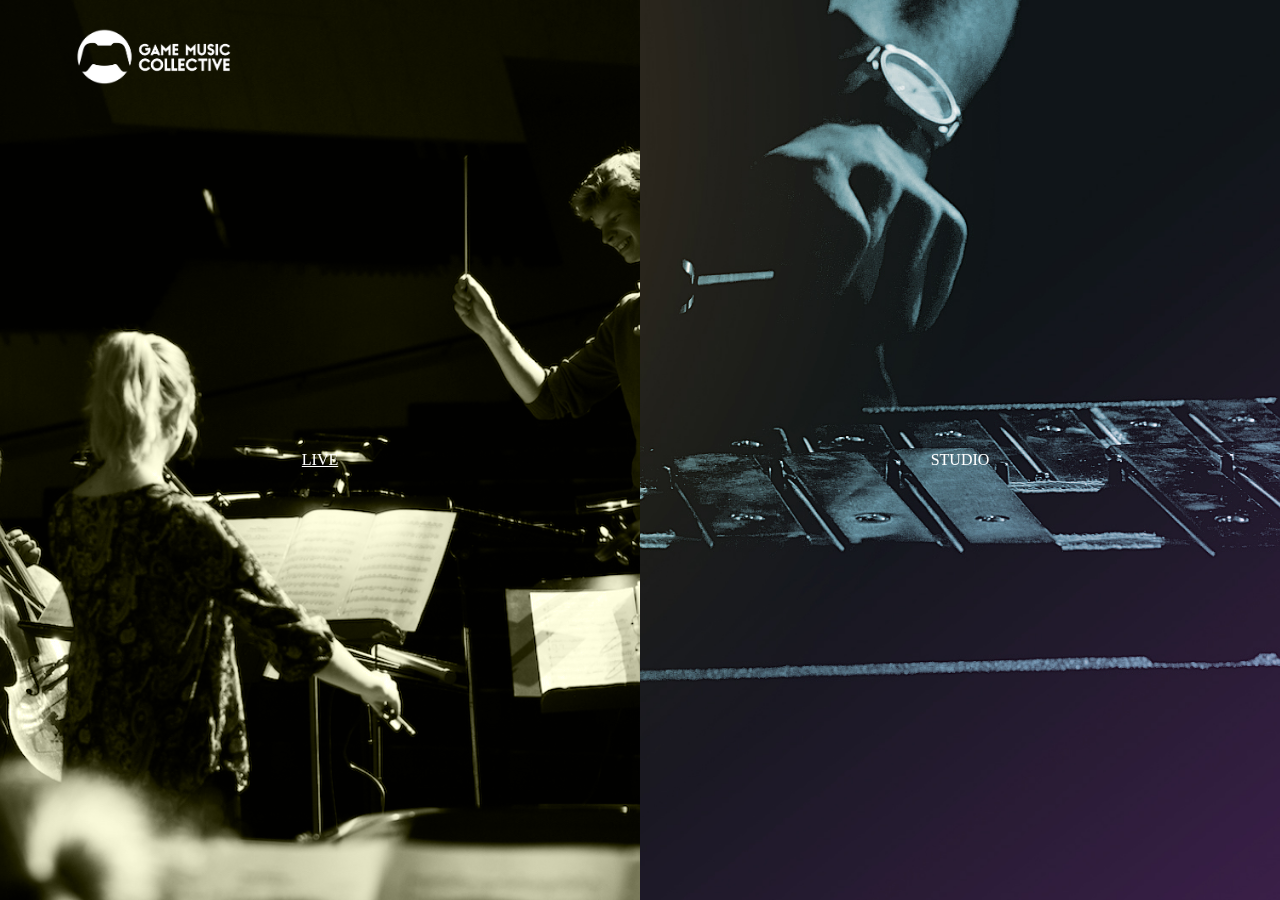
==== index.html @ 43dc8f51 "Added link from index tostudio page" ====
<!DOCTYPE html>
<html lang="en">
<head>
    <meta charset="UTF-8">
    <meta name="viewport" content="width=device-width, initial-scale=1.0">
    <link rel="stylesheet" href="https://cdn.jsdelivr.net/npm/bootstrap@5.0.0-beta1/dist/css/bootstrap.min.css" rel="stylesheet" integrity="sha384-giJF6kkoqNQ00vy+HMDP7azOuL0xtbfIcaT9wjKHr8RbDVddVHyTfAAsrekwKmP1" crossorigin="anonymous">
    <link rel="stylesheet" href="styles.css">
    <script src="https://ajax.googleapis.com/ajax/libs/jquery/3.5.1/jquery.min.js"></script>
    <script src="scripts.js"></script>
    <title>Welcome</title>
</head>
<body>
    <div class="wrapper">
        <div class="navbar">
            
            <a class="to_front_page" href="index.html"><img src="img/small_logo.png" style="width: 160px"></a>
            <div id="hidden_div" onmouseover="showElement()" onmouseleave="hideElement()">
                <a class="hidden" href="#">ABOUT US</a> 
                <a class="hidden" href="#">GMC TIMES</a> 
                <a class="hidden" href="#">CONTACT</a>
            </div>
        <!---   <a id="menu_btn" class="active" href="#" onmouseover="showElement()" onmouseleave="hideElement()">MENU</a>  -->
        </div>
    </div>

    <a href="#"><div class="split left">
        <div class="centered"><p class="display-5" style="color:white;">LIVE</p></div>
    </div></a>
    <a href="studio.html"><div class="split right">
        <div class="centered"><p class="display-5" style="color:white;">STUDIO</p></div>
    </div></a>
</body>
</html>
---- styles.css ----
.wrapper {
  width: 100%;
  position: relative;
  z-index: 9999;
  height: 10px;
}

.navbar {
width: 100%;
overflow: auto;
}

.navbar a {
float: left;
padding: 20px;
color: white;
text-decoration: none;
font-size: 17px;
width: 20%; /* Four links of equal widths */
text-align: center;
}

.navbar a:hover {
background: rgb(0, 0, 0);
background: rgba(100, 100, 100, 0.25);
}

a.to_front_page:hover {
  background: none;
}

/* the menu items, that are usually hidden */
#hidden_div {
  width: 60%;
  display:none;
  
}

#hidden_div a {
  width: 30%; /* Four links of equal widths */
  text-align: center;
}

/* control styling if window is small */
@media screen and (max-width: 750px) {
  
  #hidden_div {
    display:block;
    width:100%;
  }

    .disabled {
      position: fixed;
      left: 70%;
      bottom: 0px;
    }

    #menu_btn {
      display: none;
    }
}



.split {
    height: 100%;
    width: 50%;
    position: fixed;
    z-index: 1;
    top: 0;
    overflow-x: hidden;
    padding-top: 20px;
  }
  
  /* left side ("studio")*/
  .left {
    left: 0;
    background-image: url("img/orchestra.jpg");
    display: block;
    background-position: center;
    background-repeat: no-repeat;
    background-size: cover;
    background-color: rgb(185, 185, 153);
  }
  
  /* right side ("live") */
  .right {
    right: 0;
    background-image: url("img/percussion.jpg");
    display: block;
    background-position: center;
    background-repeat: no-repeat;
    background-size: cover;
    background-color: rgb(119, 159, 182);
  }

.centered {
    position: absolute;
    top: 50%;
    left: 50%;
    transform: translate(-50%, -50%);
    text-align: center;
  }

  .right:hover, .left:hover {
    background-blend-mode: luminosity;
   }
 
 a:hover p{
    color: white;
    text-decoration: underline;
 }
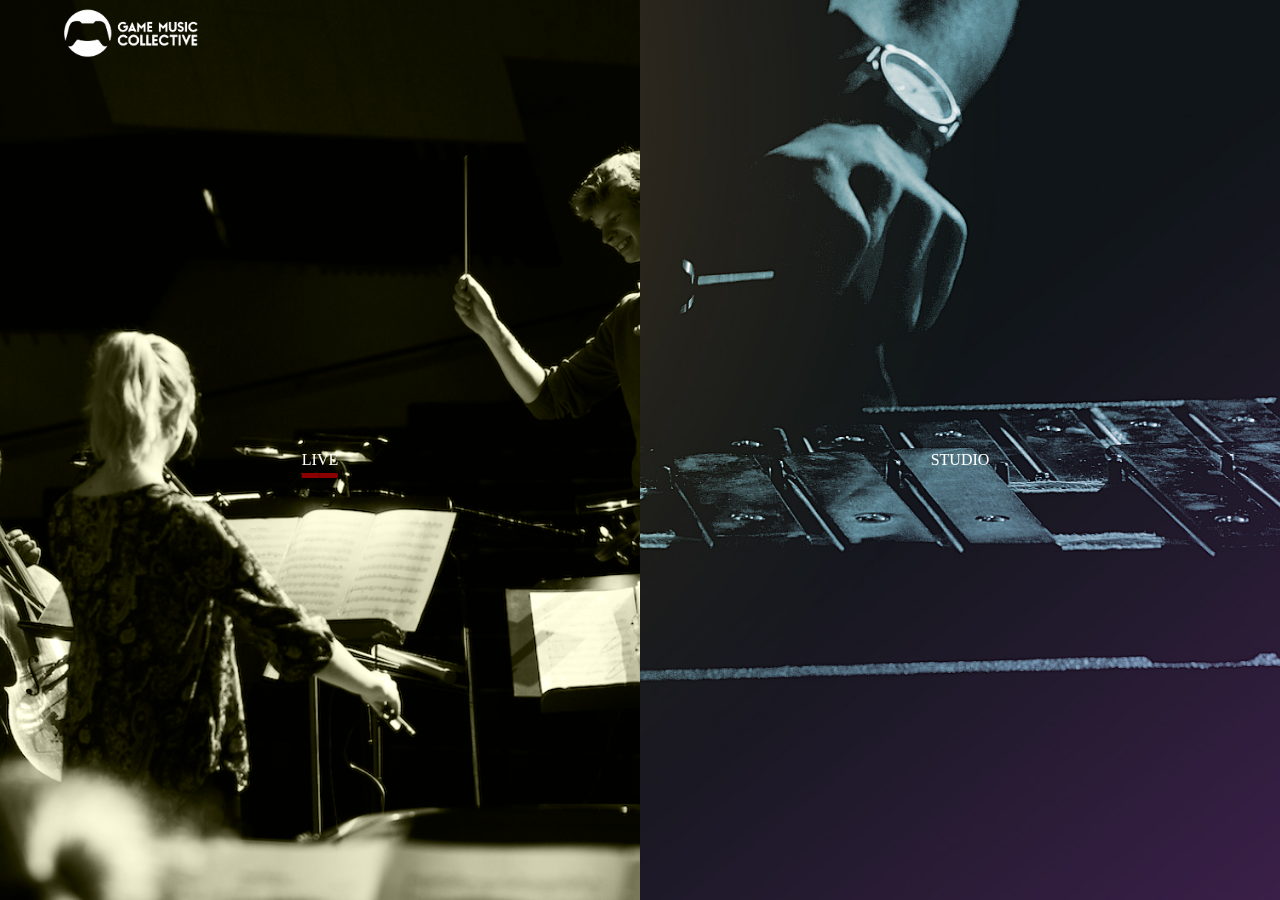
==== commit 9f616833: "Added functions for animated underlines of links, fade-in/fade-out of carousel arrows, changing bg c" ====
--- a/index.html
+++ b/index.html
@@ -5,6 +5,7 @@
     <meta name="viewport" content="width=device-width, initial-scale=1.0">
     <link rel="stylesheet" href="https://cdn.jsdelivr.net/npm/bootstrap@5.0.0-beta1/dist/css/bootstrap.min.css" rel="stylesheet" integrity="sha384-giJF6kkoqNQ00vy+HMDP7azOuL0xtbfIcaT9wjKHr8RbDVddVHyTfAAsrekwKmP1" crossorigin="anonymous">
     <link rel="stylesheet" href="styles.css">
+    <link rel="stylesheet" href="scss/styles_links.css">
     <script src="https://ajax.googleapis.com/ajax/libs/jquery/3.5.1/jquery.min.js"></script>
     <script src="scripts.js"></script>
     <title>Welcome</title>
@@ -13,7 +14,7 @@
     <div class="wrapper">
         <div class="navbar">
             
-            <a class="to_front_page" href="index.html"><img src="img/small_logo.png" style="width: 160px"></a>
+            <a class="to_front_page" href="index.html"><img src="img/small_logo.png" style="width: 140px"></a>
             <div id="hidden_div" onmouseover="showElement()" onmouseleave="hideElement()">
                 <a class="hidden" href="#">ABOUT US</a> 
                 <a class="hidden" href="#">GMC TIMES</a> 
@@ -23,11 +24,13 @@
         </div>
     </div>
 
-    <a href="#"><div class="split left">
-        <div class="centered"><p class="display-5" style="color:white;">LIVE</p></div>
+    <a href="#"><div class="split left  underline_box">
+        <div class="centered"><p class="display-5" style="color:white;">
+            <span class="hover hover-3">LIVE</span></p></div>
     </div></a>
-    <a href="studio.html"><div class="split right">
-        <div class="centered"><p class="display-5" style="color:white;">STUDIO</p></div>
+    <a href="studio.html"><div class="split right  underline_box">
+        <div class="centered"><p class="display-5" style="color:white;">
+            <span class="hover hover-3">STUDIO</span></p></div>
     </div></a>
 </body>
 </html>
--- a/styles.css
+++ b/styles.css
@@ -13,11 +13,12 @@
 
 .navbar a {
 float: left;
-padding: 20px;
+/* padding: 20px; */
 color: white;
 text-decoration: none;
 font-size: 17px;
-width: 20%; /* Four links of equal widths */
+/* width: 20%; Four links of equal widths if the menu was actually shown, but to place the logo:*/
+width: 19.5%;
 text-align: center;
 }
 
@@ -109,7 +110,4 @@
  
  a:hover p{
     color: white;
-    text-decoration: underline;
  }
-
- 
--- a/scss/styles_links.css
+++ b/scss/styles_links.css
@@ -0,0 +1,61 @@
+/** By developer Matthew Scott. */
+/** Found on: https://speckyboy.com/underline-text-effects-css/ **/
+/** Hover-related CSS **/
+.hover {
+  -webkit-transition: all 0.2s ease-in-out;
+  transition: all 0.2s ease-in-out;
+  position: relative;
+}
+
+.hover:before, .hover:after {
+  content: "";
+  position: absolute;
+  bottom: -10px;
+  width: 0px;
+  height: 5px;
+  margin: 5px 0 0;
+  -webkit-transition: all 0.2s ease-in-out;
+  transition: all 0.2s ease-in-out;
+  -webkit-transition-duration: 0.75s;
+          transition-duration: 0.75s;
+  opacity: 0;
+  background-color: #8a0000;
+}
+
+.hover.hover-1:before, .hover.hover-1:after {
+  left: 0;
+}
+
+.hover.hover-2:before, .hover.hover-2:after {
+  right: 0;
+}
+
+.hover.hover-3:before {
+  left: 50%;
+}
+
+.hover.hover-3:after {
+  right: 50%;
+}
+
+.hover.hover-4:before {
+  left: 0;
+}
+
+.hover.hover-4:after {
+  right: 0;
+}
+
+.underline_box:hover {
+  cursor: pointer;
+}
+
+.underline_box:hover .hover:before, .underline_box:hover .hover:after {
+  width: 100%;
+  opacity: 1;
+}
+
+.underline_box:hover .hover.hover-3:before, .underline_box:hover .hover.hover-3:after, .underline_box:hover .hover.hover-4:before, .underline_box:hover .hover.hover-4:after {
+  width: 50%;
+}
+/*# sourceMappingURL=styles_links.css.map */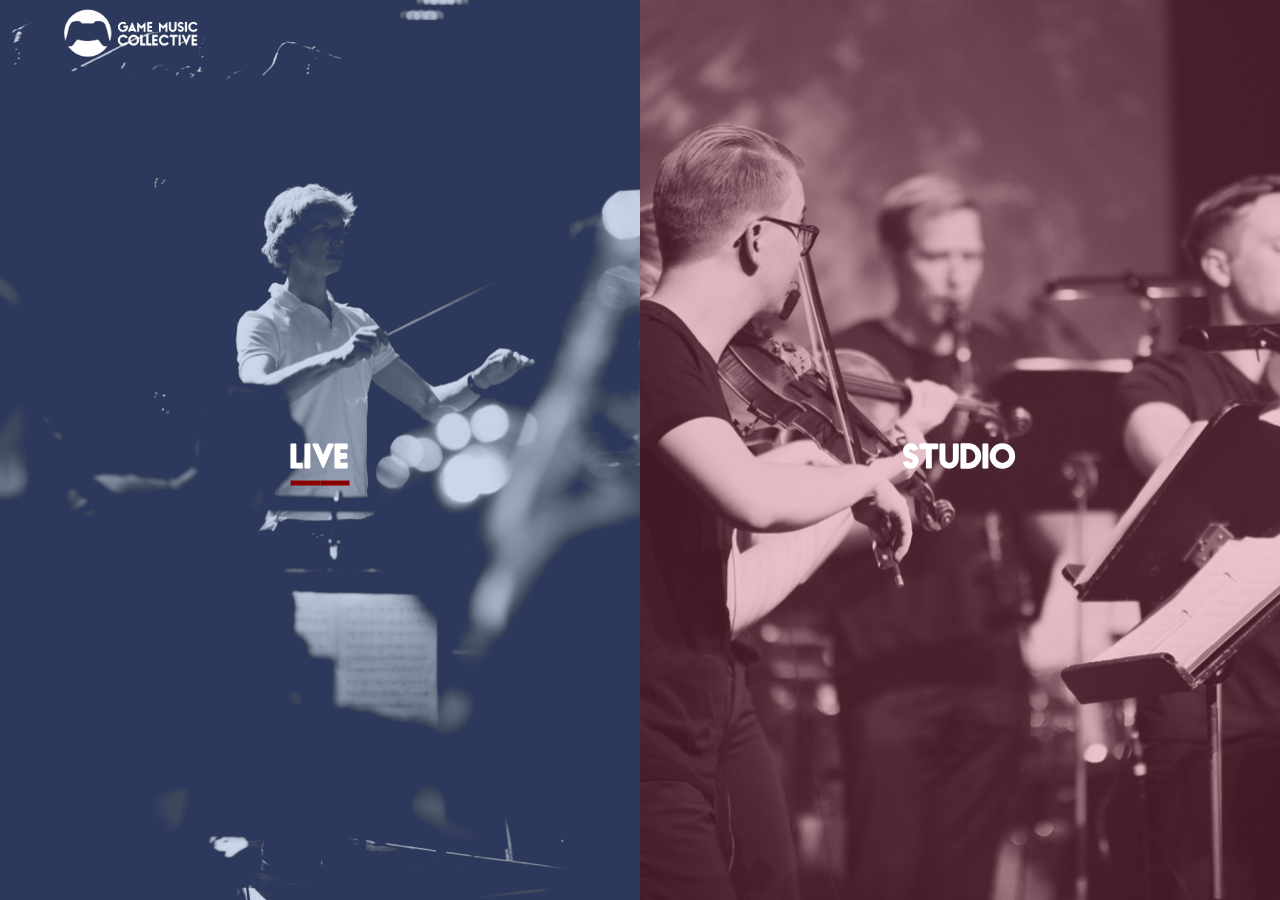
==== commit 53452b04: "Added AnaheimGothic font" ====
--- a/index.html
+++ b/index.html
@@ -25,12 +25,12 @@
     </div>
 
     <a href="#"><div class="split left  underline_box">
-        <div class="centered"><p class="display-5" style="color:white;">
-            <span class="hover hover-3">LIVE</span></p></div>
+        <div class="centered"><h1>
+            <span class="hover hover-3">LIVE</span></h1></div>
     </div></a>
     <a href="studio.html"><div class="split right  underline_box">
-        <div class="centered"><p class="display-5" style="color:white;">
-            <span class="hover hover-3">STUDIO</span></p></div>
+        <div class="centered"><h1>
+            <span class="hover hover-3">STUDIO</span></h1></div>
     </div></a>
 </body>
 </html>
--- a/styles.css
+++ b/styles.css
@@ -1,3 +1,13 @@
+@font-face {
+  font-family: AnaheimGothic;
+  src: url(AnaheimGothic.otf);
+}
+
+html p, h1 {
+  font-family: AnaheimGothic;
+  color: white;
+}
+
 
 .wrapper {
   width: 100%;
@@ -62,8 +72,6 @@
     }
 }
 
-
-
 .split {
     height: 100%;
     width: 50%;
@@ -77,23 +85,23 @@
   /* left side ("studio")*/
   .left {
     left: 0;
-    background-image: url("img/orchestra.jpg");
+    background-image: url("img/Etusivu\ studio.001.jpeg");
     display: block;
     background-position: center;
     background-repeat: no-repeat;
     background-size: cover;
-    background-color: rgb(185, 185, 153);
+    background-color: rgb(44, 57, 92);
   }
   
   /* right side ("live") */
   .right {
     right: 0;
-    background-image: url("img/percussion.jpg");
+    background-image: url("img/Etusivu\ live.001.jpeg");
     display: block;
     background-position: center;
     background-repeat: no-repeat;
     background-size: cover;
-    background-color: rgb(119, 159, 182);
+    background-color: rgb(143, 76, 76);
   }
 
 .centered {
@@ -105,7 +113,7 @@
   }
 
   .right:hover, .left:hover {
-    background-blend-mode: luminosity;
+    background-blend-mode: lighten;
    }
  
  a:hover p{
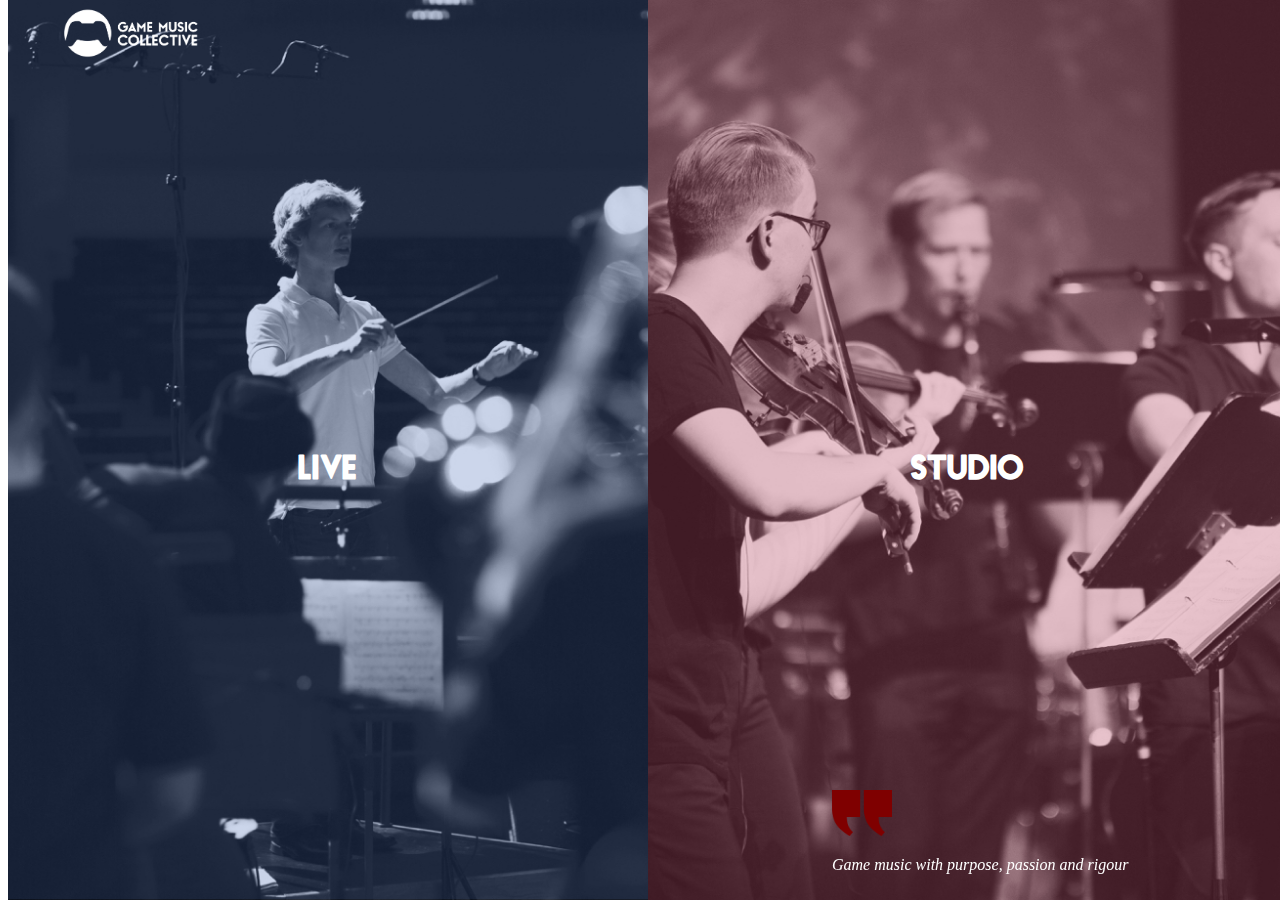
==== commit 0effa83f: "Made changes to small screen layout" ====
--- a/index.html
+++ b/index.html
@@ -15,7 +15,7 @@
         <div class="navbar">
             
             <a class="to_front_page" href="index.html"><img src="img/small_logo.png" style="width: 140px"></a>
-            <div id="hidden_div" onmouseover="showElement()" onmouseleave="hideElement()">
+            <div id="hidden_div">
                 <a class="hidden" href="#">ABOUT US</a> 
                 <a class="hidden" href="#">GMC TIMES</a> 
                 <a class="hidden" href="#">CONTACT</a>
@@ -23,14 +23,26 @@
         <!---   <a id="menu_btn" class="active" href="#" onmouseover="showElement()" onmouseleave="hideElement()">MENU</a>  -->
         </div>
     </div>
-
-    <a href="#"><div class="split left  underline_box">
-        <div class="centered"><h1>
-            <span class="hover hover-3">LIVE</span></h1></div>
-    </div></a>
-    <a href="studio.html"><div class="split right  underline_box">
-        <div class="centered"><h1>
-            <span class="hover hover-3">STUDIO</span></h1></div>
-    </div></a>
+    <div class="float_container">
+        <a href="#"><div class="split underline_box">
+            <div class="left zoom-in">
+                <div class="center_live"><h1>
+                    <span class="hover hover-3">LIVE</span></h1></div>
+            </div>
+        </div></a>
+        <a href="studio.html"><div class="split underline_box">
+            <div class="right zoom-in">
+                <div class="center_studio"><h1>
+                    <span class="hover hover-3">STUDIO</span></h1>
+                </div>
+            </div>
+        </div></a>
+    </div>
+    <div class="quote">
+        <img src="img/clipart626013.png" alt="Quotation marks" width="60px">
+        <p style="color: white;
+        font-family: Verdana;
+        font-style: italic;">Game music with purpose, passion and rigour</p>
+    </div>
 </body>
 </html>
--- a/styles.css
+++ b/styles.css
@@ -53,55 +53,49 @@
   text-align: center;
 }
 
-/* control styling if window is small */
-@media screen and (max-width: 750px) {
-  
-  #hidden_div {
-    display:block;
-    width:100%;
-  }
-
-    .disabled {
-      position: fixed;
-      left: 70%;
-      bottom: 0px;
-    }
-
-    #menu_btn {
-      display: none;
-    }
+.float_container {
+  top:0;
+  position: absolute;
+  display: flex;
+  min-height: 400px;
+  height: 100vh;
+  width: 100vw;
+  overflow: hidden;
 }
 
 .split {
-    height: 100%;
-    width: 50%;
-    position: fixed;
-    z-index: 1;
-    top: 0;
-    overflow-x: hidden;
-    padding-top: 20px;
+    height: 100vh;
+    width: 50vw;
+    overflow: hidden;
   }
   
   /* left side ("studio")*/
   .left {
-    left: 0;
+    float: left;
     background-image: url("img/Etusivu\ studio.001.jpeg");
-    display: block;
     background-position: center;
     background-repeat: no-repeat;
     background-size: cover;
     background-color: rgb(44, 57, 92);
+    width: 100%;
+    height: 100%;
+    transition: all 1s;
+    /* transition: background-size 1s ease-in-out; */
   }
   
   /* right side ("live") */
   .right {
+    float: right;
     right: 0;
     background-image: url("img/Etusivu\ live.001.jpeg");
-    display: block;
     background-position: center;
     background-repeat: no-repeat;
     background-size: cover;
     background-color: rgb(143, 76, 76);
+    width: 100%;
+    height: 100%;
+    transition: all 1s;
+    /* transition: background-size 1s ease-in-out; */
   }
 
 .centered {
@@ -114,8 +108,36 @@
 
   .right:hover, .left:hover {
     background-blend-mode: lighten;
+    transform: scale(1.2);
+    /* background-size: 120%; */
    }
- 
+
  a:hover p{
     color: white;
  }
+
+ .center_live {
+  position: relative;
+  top: 50%;
+  left: 50%;
+  transform: translate(-50%, -50%);
+  width: 100px;
+  text-align: center;
+}
+
+.center_studio {
+  position: relative;
+  top: 50%;
+  left: 50%;
+  transform: translate(-50%, -50%);
+  width: 200px;
+  text-align: center;
+}
+
+.quote {
+  position: fixed;
+  width: 80%;
+  bottom: 10px;
+  right: 10px;
+  left: 65vw;
+}
--- a/scss/styles_links.css
+++ b/scss/styles_links.css
@@ -16,8 +16,8 @@
   margin: 5px 0 0;
   -webkit-transition: all 0.2s ease-in-out;
   transition: all 0.2s ease-in-out;
-  -webkit-transition-duration: 0.75s;
-          transition-duration: 0.75s;
+  -webkit-transition-duration: 0.55s;
+          transition-duration: 0.55s;
   opacity: 0;
   background-color: #8a0000;
 }
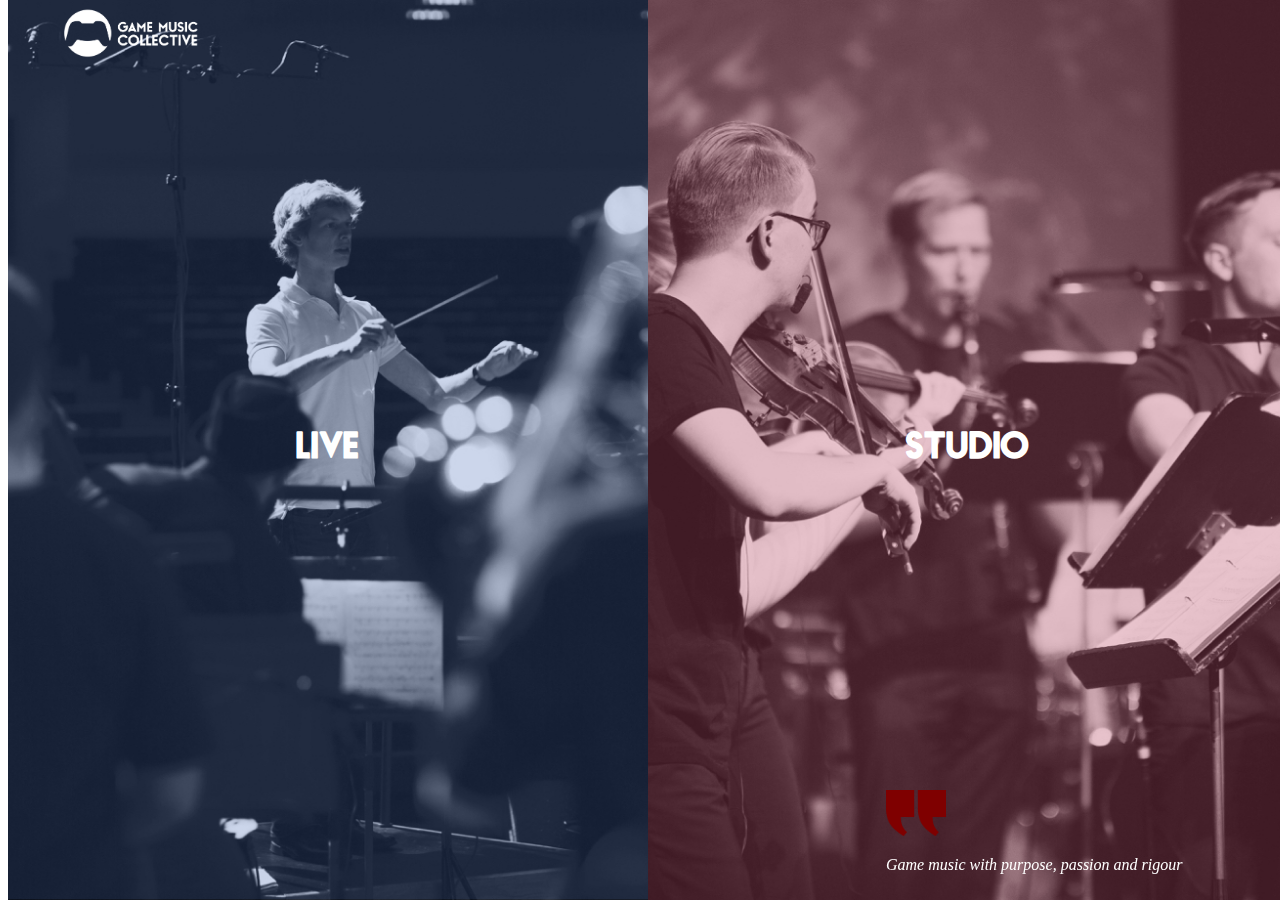
==== commit 203af888: "Fixed h1 size problem" ====
--- a/index.html
+++ b/index.html
@@ -24,25 +24,24 @@
         </div>
     </div>
     <div class="float_container">
-        <a href="#"><div class="split underline_box">
-            <div class="left zoom-in">
-                <div class="center_live"><h1>
-                    <span class="hover hover-3">LIVE</span></h1></div>
+        <a href="#"><div id="container_live_side" class="split underline_box">
+            <div class="left"></div>
+            <div class="center_on_left_side" style="width: 200px;"><h1>
+                <span class="hover hover-3">LIVE</span></h1></div>
+        </div></a>
+        <a href="studio.html"><div id="container_studio_side" class="split underline_box">
+            <div class="right"></div>
+            <div class="center_on_right_side" style="width: 200px;"><h1>
+                <span class="hover hover-3">STUDIO</span></h1>
             </div>
-        </div></a>
-        <a href="studio.html"><div class="split underline_box">
-            <div class="right zoom-in">
-                <div class="center_studio"><h1>
-                    <span class="hover hover-3">STUDIO</span></h1>
-                </div>
+            <div class="quote">
+                <img src="img/clipart626013.png" alt="Quotation marks" width="60px">
+                <p style="color: white;
+                font-family: Verdana;
+                font-style: italic;">Game music with purpose, passion and rigour</p>
             </div>
         </div></a>
     </div>
-    <div class="quote">
-        <img src="img/clipart626013.png" alt="Quotation marks" width="60px">
-        <p style="color: white;
-        font-family: Verdana;
-        font-style: italic;">Game music with purpose, passion and rigour</p>
-    </div>
+    
 </body>
 </html>
--- a/styles.css
+++ b/styles.css
@@ -8,6 +8,9 @@
   color: white;
 }
 
+h1 {
+  font-size: 35px !important;
+}
 
 .wrapper {
   width: 100%;
@@ -49,7 +52,7 @@
 }
 
 #hidden_div a {
-  width: 30%; /* Four links of equal widths */
+  width: 30%;
   text-align: center;
 }
 
@@ -80,7 +83,6 @@
     width: 100%;
     height: 100%;
     transition: all 1s;
-    /* transition: background-size 1s ease-in-out; */
   }
   
   /* right side ("live") */
@@ -106,38 +108,39 @@
     text-align: center;
   }
 
-  .right:hover, .left:hover {
+  #container_studio_side:hover > .right {
     background-blend-mode: lighten;
     transform: scale(1.2);
-    /* background-size: 120%; */
-   }
+  }
+
+  #container_live_side:hover > .left {
+    background-blend-mode: lighten;
+    transform: scale(1.2);
+  }
 
  a:hover p{
     color: white;
  }
 
- .center_live {
-  position: relative;
+ .center_on_left_side {
+  position: absolute;
   top: 50%;
-  left: 50%;
+  left: 25%;
   transform: translate(-50%, -50%);
-  width: 100px;
   text-align: center;
 }
 
-.center_studio {
-  position: relative;
+.center_on_right_side {
+  position: absolute;
   top: 50%;
-  left: 50%;
+  left: 75%;
   transform: translate(-50%, -50%);
-  width: 200px;
   text-align: center;
 }
 
 .quote {
   position: fixed;
-  width: 80%;
+  width: 30%;
   bottom: 10px;
   right: 10px;
-  left: 65vw;
 }
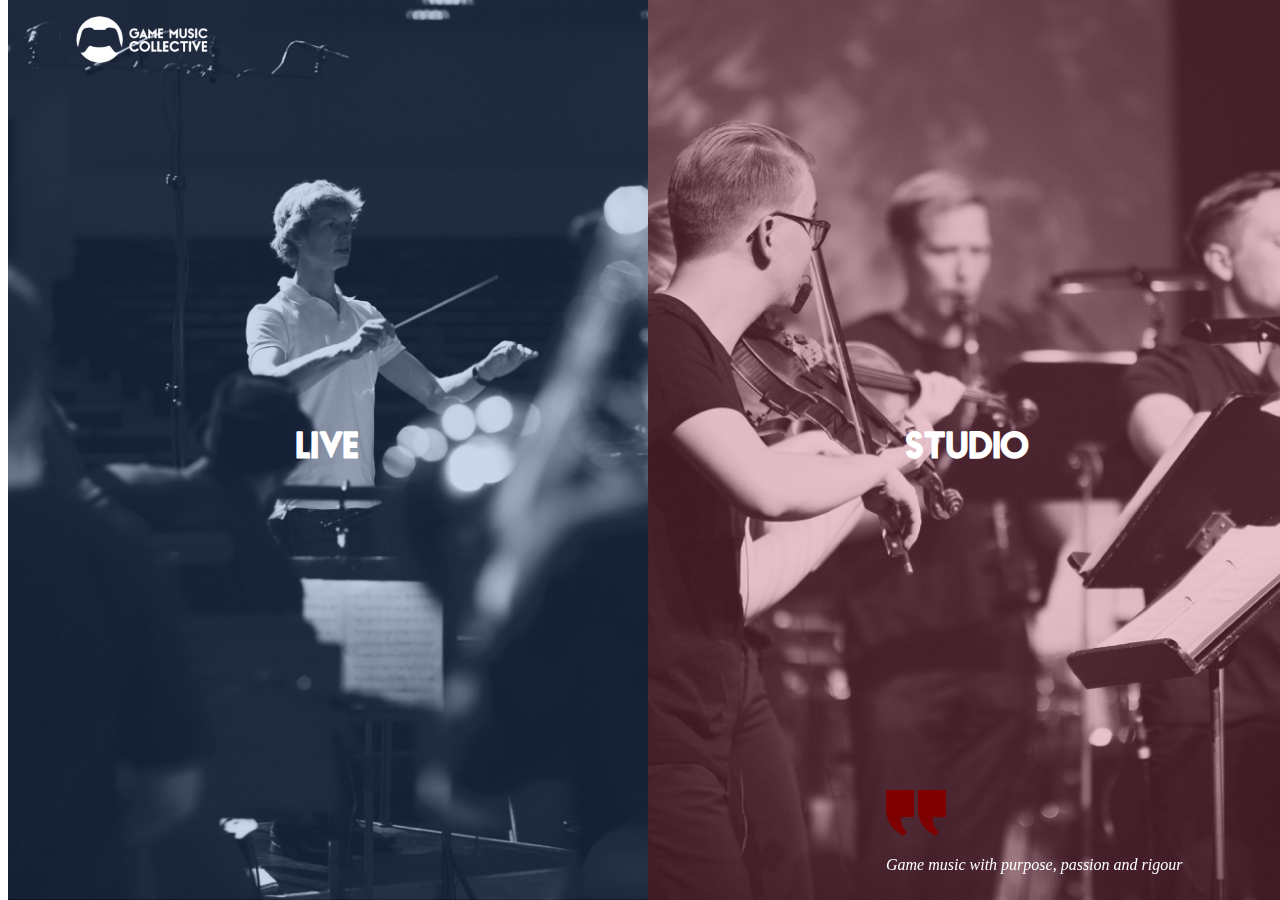
==== commit 0665161d: "Modified changeColorUnderNavbar() and other little changes" ====
--- a/index.html
+++ b/index.html
@@ -11,21 +11,13 @@
     <title>Welcome</title>
 </head>
 <body>
-    <div class="wrapper">
-        <div class="navbar">
-            
-            <a class="to_front_page" href="index.html"><img src="img/small_logo.png" style="width: 140px"></a>
-            <div id="hidden_div">
-                <a class="hidden" href="#">ABOUT US</a> 
-                <a class="hidden" href="#">GMC TIMES</a> 
-                <a class="hidden" href="#">CONTACT</a>
-            </div>
-        <!---   <a id="menu_btn" class="active" href="#" onmouseover="showElement()" onmouseleave="hideElement()">MENU</a>  -->
-        </div>
-    </div>
+
     <div class="float_container">
         <a href="#"><div id="container_live_side" class="split underline_box">
             <div class="left"></div>
+            <div class="logo_container">
+                <img src="img/small_logo.png" style="width: 140px">
+            </div>
             <div class="center_on_left_side" style="width: 200px;"><h1>
                 <span class="hover hover-3">LIVE</span></h1></div>
         </div></a>
--- a/styles.css
+++ b/styles.css
@@ -10,50 +10,6 @@
 
 h1 {
   font-size: 35px !important;
-}
-
-.wrapper {
-  width: 100%;
-  position: relative;
-  z-index: 9999;
-  height: 10px;
-}
-
-.navbar {
-width: 100%;
-overflow: auto;
-}
-
-.navbar a {
-float: left;
-/* padding: 20px; */
-color: white;
-text-decoration: none;
-font-size: 17px;
-/* width: 20%; Four links of equal widths if the menu was actually shown, but to place the logo:*/
-width: 19.5%;
-text-align: center;
-}
-
-.navbar a:hover {
-background: rgb(0, 0, 0);
-background: rgba(100, 100, 100, 0.25);
-}
-
-a.to_front_page:hover {
-  background: none;
-}
-
-/* the menu items, that are usually hidden */
-#hidden_div {
-  width: 60%;
-  display:none;
-  
-}
-
-#hidden_div a {
-  width: 30%;
-  text-align: center;
 }
 
 .float_container {
@@ -72,17 +28,19 @@
     overflow: hidden;
   }
   
+  .left, .right {
+    background-position: center;
+    background-repeat: no-repeat;
+    background-size: cover;
+    width: 100%;
+    height: 100%;
+    transition: all 1s;
+  }
   /* left side ("studio")*/
   .left {
     float: left;
     background-image: url("img/Etusivu\ studio.001.jpeg");
-    background-position: center;
-    background-repeat: no-repeat;
-    background-size: cover;
     background-color: rgb(44, 57, 92);
-    width: 100%;
-    height: 100%;
-    transition: all 1s;
   }
   
   /* right side ("live") */
@@ -90,14 +48,7 @@
     float: right;
     right: 0;
     background-image: url("img/Etusivu\ live.001.jpeg");
-    background-position: center;
-    background-repeat: no-repeat;
-    background-size: cover;
     background-color: rgb(143, 76, 76);
-    width: 100%;
-    height: 100%;
-    transition: all 1s;
-    /* transition: background-size 1s ease-in-out; */
   }
 
 .centered {
@@ -110,17 +61,28 @@
 
   #container_studio_side:hover > .right {
     background-blend-mode: lighten;
-    transform: scale(1.2);
+    transform: scale(1.1);
   }
 
   #container_live_side:hover > .left {
     background-blend-mode: lighten;
-    transform: scale(1.2);
+    transform: scale(1.1);
   }
 
  a:hover p{
     color: white;
  }
+
+.logo_container {
+  position: absolute;
+  top: 0;
+  left: 5%;
+  text-align: center;
+}
+
+a.to_front_page:hover {
+  background: none;
+}
 
  .center_on_left_side {
   position: absolute;
--- a/scss/styles_links.css
+++ b/scss/styles_links.css
@@ -58,4 +58,16 @@
 .underline_box:hover .hover.hover-3:before, .underline_box:hover .hover.hover-3:after, .underline_box:hover .hover.hover-4:before, .underline_box:hover .hover.hover-4:after {
   width: 50%;
 }
-/*# sourceMappingURL=styles_links.css.map */+/*# sourceMappingURL=styles_links.css.map */
+
+.permanent_box {
+  width: 100%;
+  justify-content: center;
+  display: block;
+}
+
+.perm_border {
+  box-sizing: border-box;
+  border-bottom: 5px solid #8a0000; 
+  border-color: #8a0000;
+}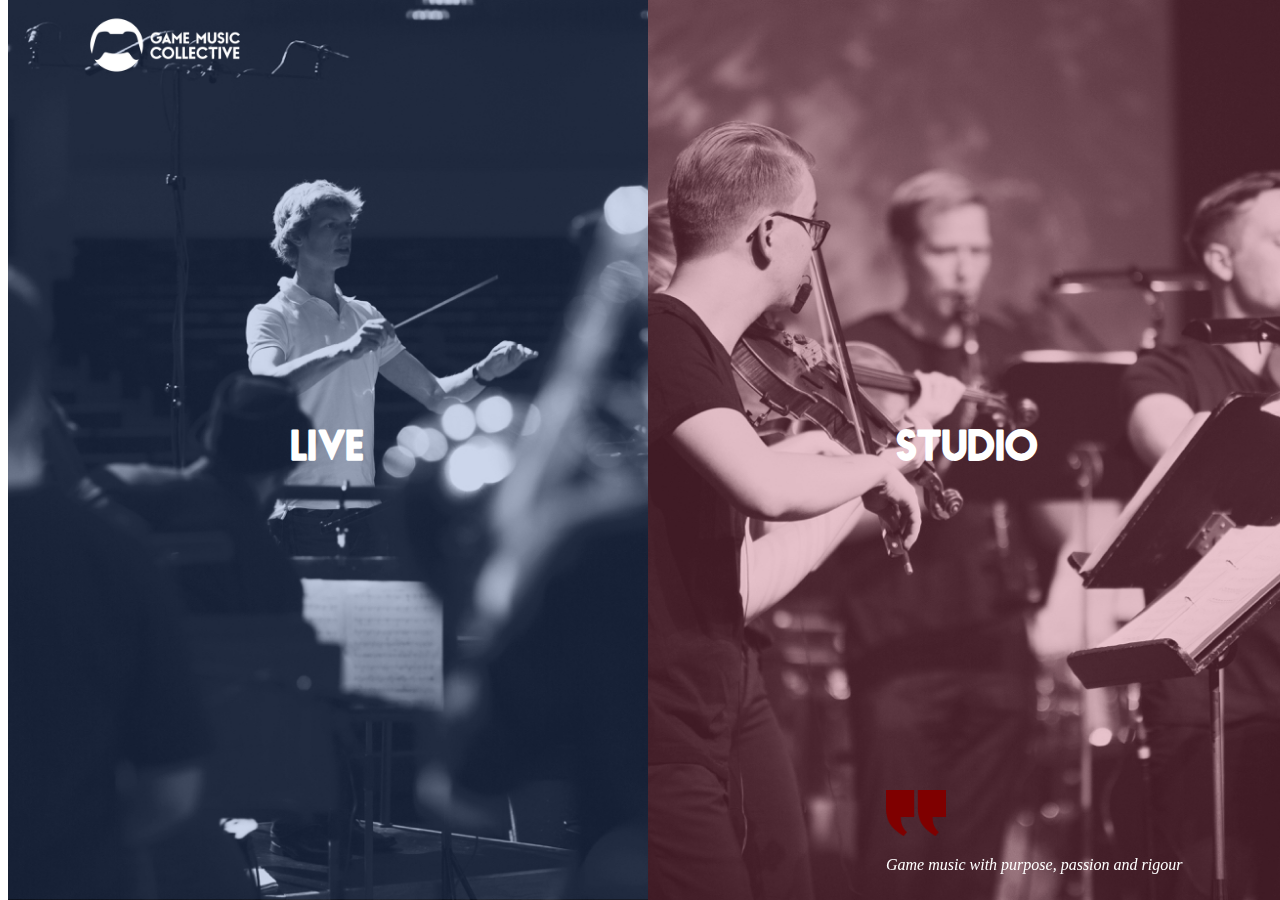
==== commit 2beb3b58: "continued positioning divs for larger screens" ====
--- a/index.html
+++ b/index.html
@@ -13,13 +13,13 @@
 <body>
 
     <div class="float_container">
-        <a href="#"><div id="container_live_side" class="split underline_box">
+        <a href="live.html"><div id="container_live_side" class="split underline_box">
             <div class="left"></div>
             <div class="logo_container">
-                <img src="img/small_logo.png" style="width: 140px">
+                <img src="img/small_logo.png" style="width: 160px">
             </div>
             <div class="center_on_left_side" style="width: 200px;"><h1>
-                <span class="hover hover-3">LIVE</span></h1></div>
+                <span class="hover_blue hover-3">LIVE</span></h1></div>
         </div></a>
         <a href="studio.html"><div id="container_studio_side" class="split underline_box">
             <div class="right"></div>
--- a/styles.css
+++ b/styles.css
@@ -3,13 +3,13 @@
   src: url(AnaheimGothic.otf);
 }
 
-html p, h1 {
+html h1 {
   font-family: AnaheimGothic;
   color: white;
 }
 
 h1 {
-  font-size: 35px !important;
+  font-size: 40px !important;
 }
 
 .float_container {
@@ -76,7 +76,7 @@
 .logo_container {
   position: absolute;
   top: 0;
-  left: 5%;
+  left: 6%;
   text-align: center;
 }
 
--- a/scss/styles_links.css
+++ b/scss/styles_links.css
@@ -46,6 +46,35 @@
   right: 0;
 }
 
+.hover_blue {
+  -webkit-transition: all 0.2s ease-in-out;
+  transition: all 0.2s ease-in-out;
+  position: relative;
+}
+
+.hover_blue:before, .hover_blue:after {
+  content: "";
+  position: absolute;
+  bottom: -10px;
+  width: 0px;
+  height: 5px;
+  margin: 5px 0 0;
+  -webkit-transition: all 0.2s ease-in-out;
+  transition: all 0.2s ease-in-out;
+  -webkit-transition-duration: 0.55s;
+          transition-duration: 0.55s;
+  opacity: 0;
+  background-color: #00338a;
+}
+
+.hover_blue.hover-3:before {
+  left: 50%;
+}
+
+.hover_blue.hover-3:after {
+  right: 50%;
+}
+
 .underline_box:hover {
   cursor: pointer;
 }
@@ -58,16 +87,35 @@
 .underline_box:hover .hover.hover-3:before, .underline_box:hover .hover.hover-3:after, .underline_box:hover .hover.hover-4:before, .underline_box:hover .hover.hover-4:after {
   width: 50%;
 }
-/*# sourceMappingURL=styles_links.css.map */
+
+.underline_box:hover .hover_blue:before, .underline_box:hover .hover_blue:after {
+  width: 100%;
+  opacity: 1;
+}
+
+.underline_box:hover .hover_blue.hover-3:before, .underline_box:hover .hover_blue.hover-3:after {
+  width: 50%;
+}
 
 .permanent_box {
   width: 100%;
-  justify-content: center;
+  -webkit-box-pack: center;
+      -ms-flex-pack: center;
+          justify-content: center;
   display: block;
 }
 
 .perm_border {
-  box-sizing: border-box;
-  border-bottom: 5px solid #8a0000; 
+  -webkit-box-sizing: border-box;
+          box-sizing: border-box;
+  border-bottom: 5px solid #8a0000;
   border-color: #8a0000;
-}+}
+
+.perm_border_blue {
+  -webkit-box-sizing: border-box;
+          box-sizing: border-box;
+  border-bottom: 5px solid #8a0000;
+  border-color: #003ca3;
+}
+/*# sourceMappingURL=styles_links.css.map */